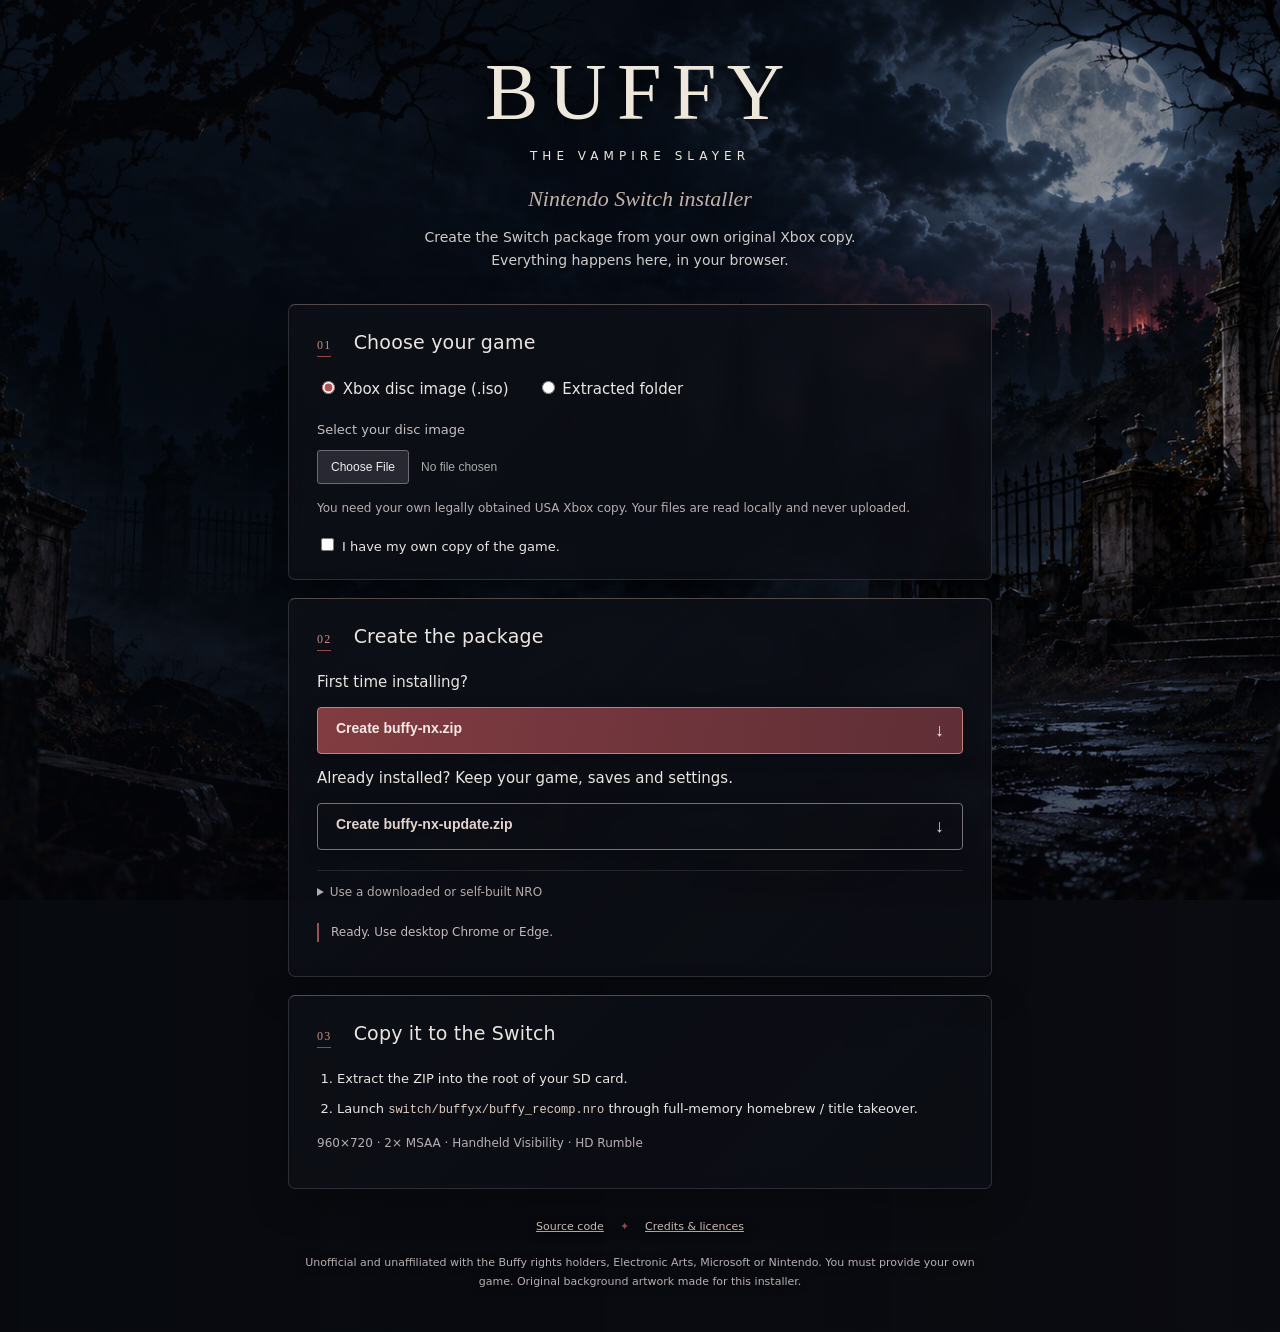
==== index.html @ aa1e7171 "Publish installer v0.1.0 Co-Authored-By: Claude Opus 5.5 (1M context) <noreply@anthropic.com>" ====
<!doctype html>
<html lang="en"><head><meta charset="utf-8"><meta name="viewport" content="width=device-width,initial-scale=1">
<meta http-equiv="Content-Security-Policy" content="default-src 'self'; connect-src 'self' https://api.github.com https://github.com https://objects.githubusercontent.com https://release-assets.githubusercontent.com; script-src 'self'; style-src 'self'; img-src 'self'; base-uri 'none'; form-action 'none'">
<title>Buffy NX Installer</title><link rel="stylesheet" href="style.css"></head>
<body><main><header><h1>BUFFY<span>THE VAMPIRE SLAYER</span></h1><p class="subtitle">Nintendo Switch installer</p><p class="intro">Create the Switch package from your own original Xbox copy.<br>Everything happens here, in your browser.</p></header>
<section><h2><span class="step">01</span> Choose your game</h2><div class="formats"><label><input type="radio" name="format" id="format-iso" checked> Xbox disc image (.iso)</label><label><input type="radio" name="format" id="format-folder"> Extracted folder</label></div>
<div id="iso-choice"><label class="filelabel" for="iso">Select your disc image<input id="iso" type="file" accept=".iso"></label></div>
<div id="folder-choice" hidden><label class="filelabel" for="folder">Select the folder containing Default.xbe<input id="folder" type="file" webkitdirectory multiple></label></div>
<p class="hint">You need your own legally obtained USA Xbox copy. Your files are read locally and never uploaded.</p><label class="check"><input id="ownership" type="checkbox">I have my own copy of the game.</label></section>
<section><h2><span class="step">02</span> Create the package</h2><p>First time installing?</p><button id="create">Create buffy-nx.zip <span>↓</span></button><p>Already installed? Keep your game, saves and settings.</p><button id="update" class="secondary">Create buffy-nx-update.zip <span>↓</span></button>
<details><summary>Use a downloaded or self-built NRO</summary><label class="filelabel" for="nro">Choose your NRO<input id="nro" type="file" accept=".nro"></label></details><p id="status" role="status" aria-live="polite">Ready. Use desktop Chrome or Edge.</p></section>
<section class="copy"><h2><span class="step">03</span> Copy it to the Switch</h2><ol><li>Extract the ZIP into the root of your SD card.</li><li>Launch <code>switch/buffyx/buffy_recomp.nro</code> through full-memory homebrew / title takeover.</li></ol><p class="hint">960×720 · 2× MSAA · Handheld Visibility · HD Rumble</p></section>
<footer><a href="https://github.com/FOTLabs/buffy-nx">Source code</a><span>✦</span><a href="LICENSES.txt">Credits &amp; licences</a><p>Unofficial and unaffiliated with the Buffy rights holders, Electronic Arts, Microsoft or Nintendo. You must provide your own game. Original background artwork made for this installer.</p></footer></main><script type="module" src="app.mjs"></script></body></html>
---- style.css ----
*{box-sizing:border-box}html{min-height:100%;background:#0b0c11}body{margin:0;color:#e9e5e1;font:15px/1.65 system-ui,sans-serif;background:linear-gradient(90deg,rgba(5,8,14,.55),rgba(5,8,14,.18)),url('assets/cemetery.png') center center/cover fixed no-repeat}body:before{content:"";position:fixed;inset:0;background:linear-gradient(0deg,rgba(4,5,10,.7),transparent 45%,rgba(4,5,10,.25));pointer-events:none;z-index:0}main{position:relative;max-width:760px;margin:auto;padding:48px 28px 30px}header{text-align:center;margin-bottom:32px;text-shadow:0 3px 24px #000}.eyebrow{font-size:10px;letter-spacing:.4em;color:#c7b8ad;margin:0 0 14px}h1{font-family:Georgia,'Times New Roman',serif;font-size:80px;letter-spacing:.13em;line-height:1.1;margin:0;color:#eee7dc;font-weight:500}h1 span{display:block;font:12px/2 system-ui,sans-serif;letter-spacing:.42em;margin:8px 0 0}.subtitle{color:#c4b1a9;font:italic 22px Georgia,serif;margin:18px 0 14px}.intro{font-size:14px;color:#d1ccca;margin:0}section{background:linear-gradient(135deg,rgba(13,15,22,.9),rgba(12,14,21,.78));border:1px solid #66606a66;border-top-color:#b9a89d66;border-radius:7px;margin:18px 0;padding:22px 28px;box-shadow:0 12px 38px #0004;backdrop-filter:blur(8px)}h2{font-size:19px;font-weight:500;margin:0 0 18px;letter-spacing:.01em}.step{font:12px Georgia,serif;letter-spacing:.1em;color:#c88d83;margin-right:16px;border-bottom:1px solid #8f4846;padding-bottom:4px}.formats{display:flex;gap:28px;flex-wrap:wrap;margin-bottom:18px}input[type=radio],input[type=checkbox]{accent-color:#ae5556}.filelabel{display:block;font-size:13px;color:#c5bfc2}input[type=file]{display:block;width:100%;margin:9px 0 15px;color:#aaa;font-size:12px}input::file-selector-button{border:1px solid #6e6972;background:#272831;color:#eee;padding:9px 13px;border-radius:3px;margin-right:12px;cursor:pointer}.hint,footer{font-size:12px;color:#b8afb3}.check{font-size:13px;display:block;margin-top:16px}.check input{margin-right:8px}section p{margin:12px 0}button{width:100%;text-align:left;border:1px solid #c28278;background:linear-gradient(100deg,#813c41,#5f2e36);color:#f5e9e5;padding:12px 18px;font-size:14px;font-weight:600;border-radius:4px;cursor:pointer;box-shadow:0 3px 16px #0003}button span{float:right;font-size:18px;font-weight:400}button:hover{filter:brightness(1.15)}button:disabled{opacity:.5;cursor:wait}.secondary{background:transparent;border-color:#777079;color:#e3d4cc}details{margin-top:20px;border-top:1px solid #ffffff18;padding-top:12px;font-size:12px;color:#b4abad}summary{cursor:pointer}details label{padding-top:12px}#status{border-left:2px solid #995253;padding-left:12px;font-size:12px;color:#c6b9ba;margin-top:20px}.copy ol{padding-left:20px;font-size:13px}.copy li{margin:9px 0}code{color:#e0cec4;font-size:12px;overflow-wrap:anywhere}footer{text-align:center;margin:28px 10px 0;font-size:11px;line-height:1.8;text-shadow:0 2px 8px #000}footer a{color:#d0bdb6}footer span{margin:0 16px;color:#8e4c50}footer p{margin-top:16px}a,input,button,summary{outline-offset:4px}a:focus-visible,input:focus-visible,button:focus-visible,summary:focus-visible{outline:2px solid #e1b9ac}[hidden]{display:none!important}@media(max-width:600px){main{padding:30px 16px 20px}h1{font-size:60px}h1 span{font-size:9px}section{padding:20px}.formats{gap:12px;font-size:13px}body{background-position:62% center}.subtitle{font-size:20px}}
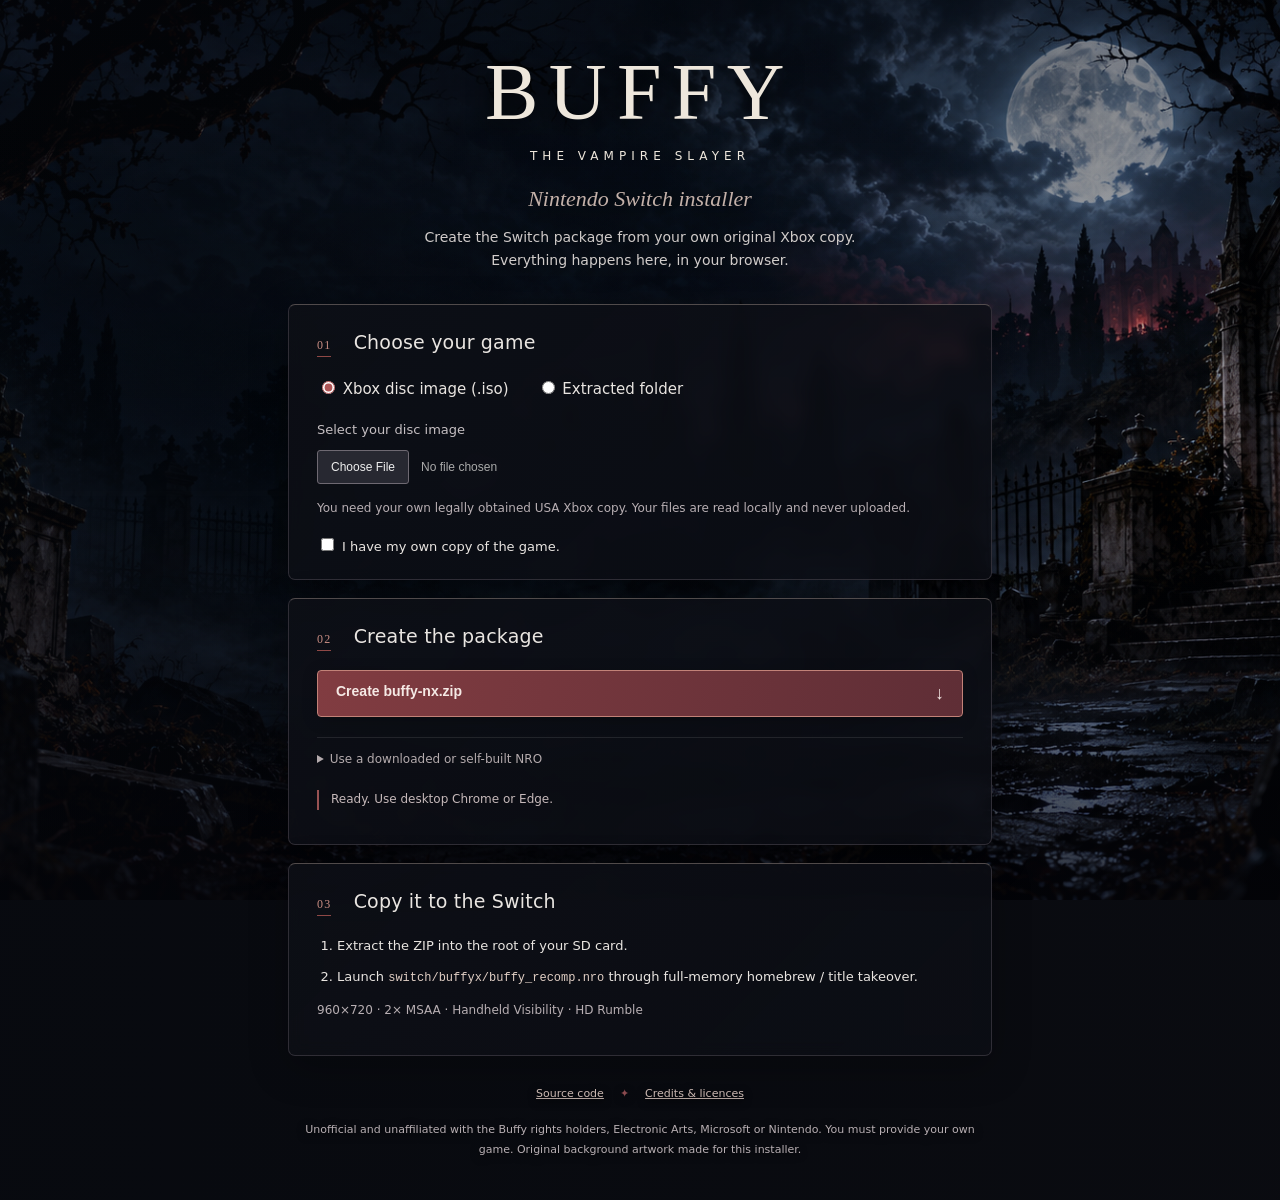
==== commit 0b2dac95: "Remove update package option Co-Authored-By: Claude Opus 5.5 (1M context) <noreply@anthropic.com>" ====
--- a/index.html
+++ b/index.html
@@ -1,13 +1,13 @@
-<!doctype html>
-<html lang="en"><head><meta charset="utf-8"><meta name="viewport" content="width=device-width,initial-scale=1">
-<meta http-equiv="Content-Security-Policy" content="default-src 'self'; connect-src 'self' https://api.github.com https://github.com https://objects.githubusercontent.com https://release-assets.githubusercontent.com; script-src 'self'; style-src 'self'; img-src 'self'; base-uri 'none'; form-action 'none'">
-<title>Buffy NX Installer</title><link rel="stylesheet" href="style.css"></head>
-<body><main><header><h1>BUFFY<span>THE VAMPIRE SLAYER</span></h1><p class="subtitle">Nintendo Switch installer</p><p class="intro">Create the Switch package from your own original Xbox copy.<br>Everything happens here, in your browser.</p></header>
-<section><h2><span class="step">01</span> Choose your game</h2><div class="formats"><label><input type="radio" name="format" id="format-iso" checked> Xbox disc image (.iso)</label><label><input type="radio" name="format" id="format-folder"> Extracted folder</label></div>
-<div id="iso-choice"><label class="filelabel" for="iso">Select your disc image<input id="iso" type="file" accept=".iso"></label></div>
-<div id="folder-choice" hidden><label class="filelabel" for="folder">Select the folder containing Default.xbe<input id="folder" type="file" webkitdirectory multiple></label></div>
-<p class="hint">You need your own legally obtained USA Xbox copy. Your files are read locally and never uploaded.</p><label class="check"><input id="ownership" type="checkbox">I have my own copy of the game.</label></section>
-<section><h2><span class="step">02</span> Create the package</h2><p>First time installing?</p><button id="create">Create buffy-nx.zip <span>↓</span></button><p>Already installed? Keep your game, saves and settings.</p><button id="update" class="secondary">Create buffy-nx-update.zip <span>↓</span></button>
-<details><summary>Use a downloaded or self-built NRO</summary><label class="filelabel" for="nro">Choose your NRO<input id="nro" type="file" accept=".nro"></label></details><p id="status" role="status" aria-live="polite">Ready. Use desktop Chrome or Edge.</p></section>
-<section class="copy"><h2><span class="step">03</span> Copy it to the Switch</h2><ol><li>Extract the ZIP into the root of your SD card.</li><li>Launch <code>switch/buffyx/buffy_recomp.nro</code> through full-memory homebrew / title takeover.</li></ol><p class="hint">960×720 · 2× MSAA · Handheld Visibility · HD Rumble</p></section>
-<footer><a href="https://github.com/FOTLabs/buffy-nx">Source code</a><span>✦</span><a href="LICENSES.txt">Credits &amp; licences</a><p>Unofficial and unaffiliated with the Buffy rights holders, Electronic Arts, Microsoft or Nintendo. You must provide your own game. Original background artwork made for this installer.</p></footer></main><script type="module" src="app.mjs"></script></body></html>
+<!doctype html>
+<html lang="en"><head><meta charset="utf-8"><meta name="viewport" content="width=device-width,initial-scale=1">
+<meta http-equiv="Content-Security-Policy" content="default-src 'self'; connect-src 'self' https://api.github.com https://github.com https://objects.githubusercontent.com https://release-assets.githubusercontent.com; script-src 'self'; style-src 'self'; img-src 'self'; base-uri 'none'; form-action 'none'">
+<title>Buffy NX Installer</title><link rel="stylesheet" href="style.css"></head>
+<body><main><header><h1>BUFFY<span>THE VAMPIRE SLAYER</span></h1><p class="subtitle">Nintendo Switch installer</p><p class="intro">Create the Switch package from your own original Xbox copy.<br>Everything happens here, in your browser.</p></header>
+<section><h2><span class="step">01</span> Choose your game</h2><div class="formats"><label><input type="radio" name="format" id="format-iso" checked> Xbox disc image (.iso)</label><label><input type="radio" name="format" id="format-folder"> Extracted folder</label></div>
+<div id="iso-choice"><label class="filelabel" for="iso">Select your disc image<input id="iso" type="file" accept=".iso"></label></div>
+<div id="folder-choice" hidden><label class="filelabel" for="folder">Select the folder containing Default.xbe<input id="folder" type="file" webkitdirectory multiple></label></div>
+<p class="hint">You need your own legally obtained USA Xbox copy. Your files are read locally and never uploaded.</p><label class="check"><input id="ownership" type="checkbox">I have my own copy of the game.</label></section>
+<section><h2><span class="step">02</span> Create the package</h2><button id="create">Create buffy-nx.zip <span>↓</span></button>
+<details><summary>Use a downloaded or self-built NRO</summary><label class="filelabel" for="nro">Choose your NRO<input id="nro" type="file" accept=".nro"></label></details><p id="status" role="status" aria-live="polite">Ready. Use desktop Chrome or Edge.</p></section>
+<section class="copy"><h2><span class="step">03</span> Copy it to the Switch</h2><ol><li>Extract the ZIP into the root of your SD card.</li><li>Launch <code>switch/buffyx/buffy_recomp.nro</code> through full-memory homebrew / title takeover.</li></ol><p class="hint">960×720 · 2× MSAA · Handheld Visibility · HD Rumble</p></section>
+<footer><a href="https://github.com/FOTLabs/buffy-nx">Source code</a><span>✦</span><a href="LICENSES.txt">Credits &amp; licences</a><p>Unofficial and unaffiliated with the Buffy rights holders, Electronic Arts, Microsoft or Nintendo. You must provide your own game. Original background artwork made for this installer.</p></footer></main><script type="module" src="app.mjs"></script></body></html>
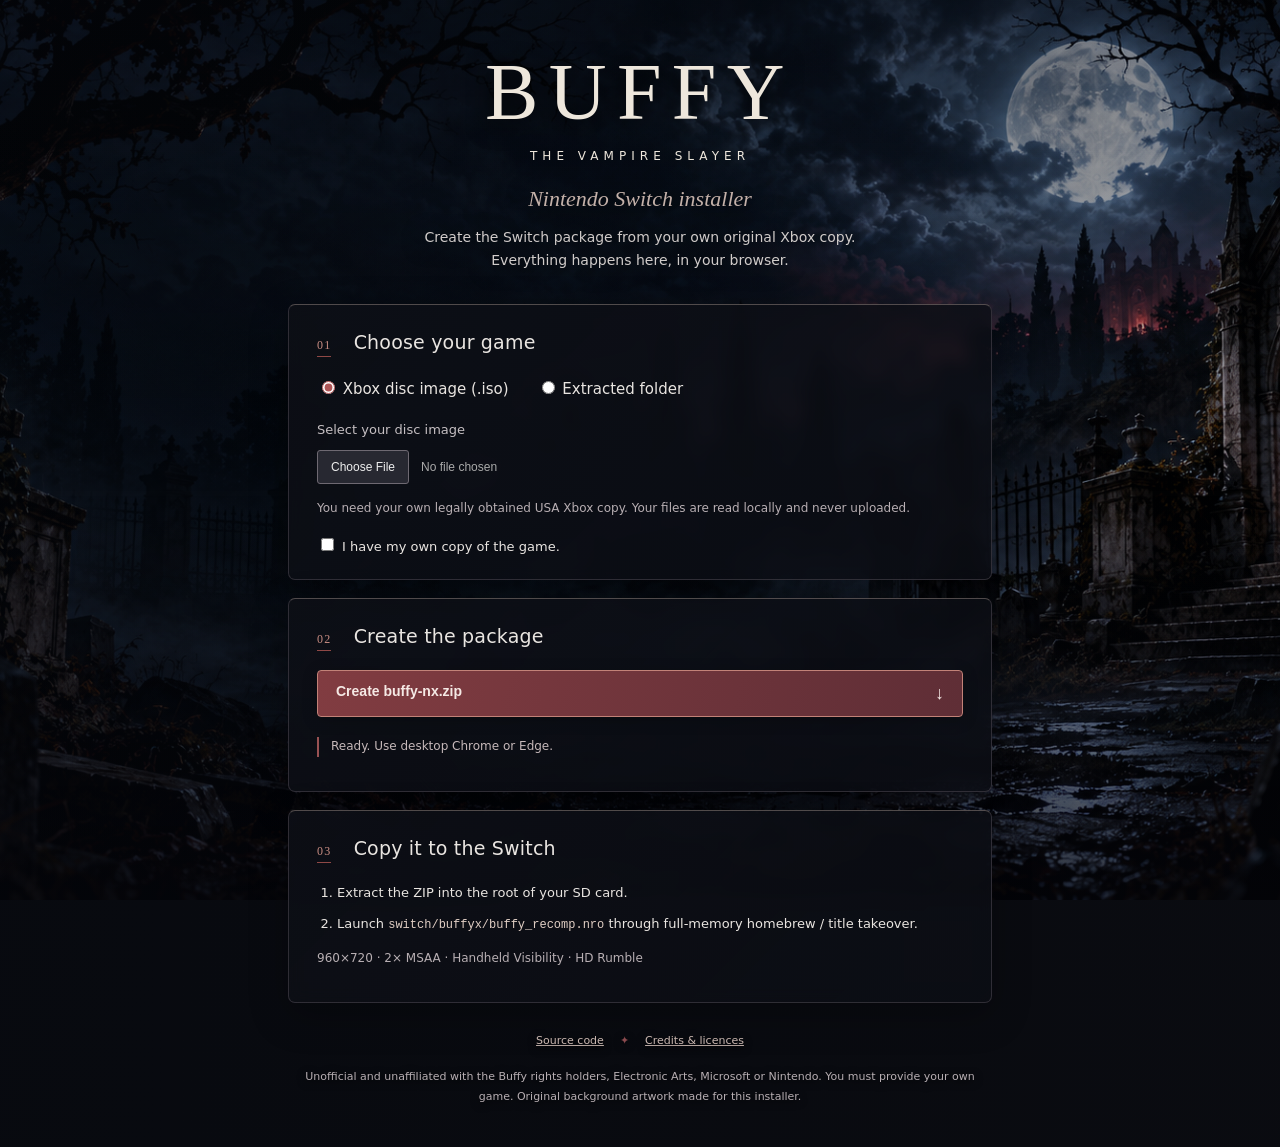
==== commit 6c72a5ca: "Remove local NRO option Co-Authored-By: Claude Opus 5.5 (1M context) <noreply@anthropic.com>" ====
--- a/index.html
+++ b/index.html
@@ -8,6 +8,6 @@
 <div id="folder-choice" hidden><label class="filelabel" for="folder">Select the folder containing Default.xbe<input id="folder" type="file" webkitdirectory multiple></label></div>
 <p class="hint">You need your own legally obtained USA Xbox copy. Your files are read locally and never uploaded.</p><label class="check"><input id="ownership" type="checkbox">I have my own copy of the game.</label></section>
 <section><h2><span class="step">02</span> Create the package</h2><button id="create">Create buffy-nx.zip <span>↓</span></button>
-<details><summary>Use a downloaded or self-built NRO</summary><label class="filelabel" for="nro">Choose your NRO<input id="nro" type="file" accept=".nro"></label></details><p id="status" role="status" aria-live="polite">Ready. Use desktop Chrome or Edge.</p></section>
+<p id="status" role="status" aria-live="polite">Ready. Use desktop Chrome or Edge.</p></section>
 <section class="copy"><h2><span class="step">03</span> Copy it to the Switch</h2><ol><li>Extract the ZIP into the root of your SD card.</li><li>Launch <code>switch/buffyx/buffy_recomp.nro</code> through full-memory homebrew / title takeover.</li></ol><p class="hint">960×720 · 2× MSAA · Handheld Visibility · HD Rumble</p></section>
 <footer><a href="https://github.com/FOTLabs/buffy-nx">Source code</a><span>✦</span><a href="LICENSES.txt">Credits &amp; licences</a><p>Unofficial and unaffiliated with the Buffy rights holders, Electronic Arts, Microsoft or Nintendo. You must provide your own game. Original background artwork made for this installer.</p></footer></main><script type="module" src="app.mjs"></script></body></html>
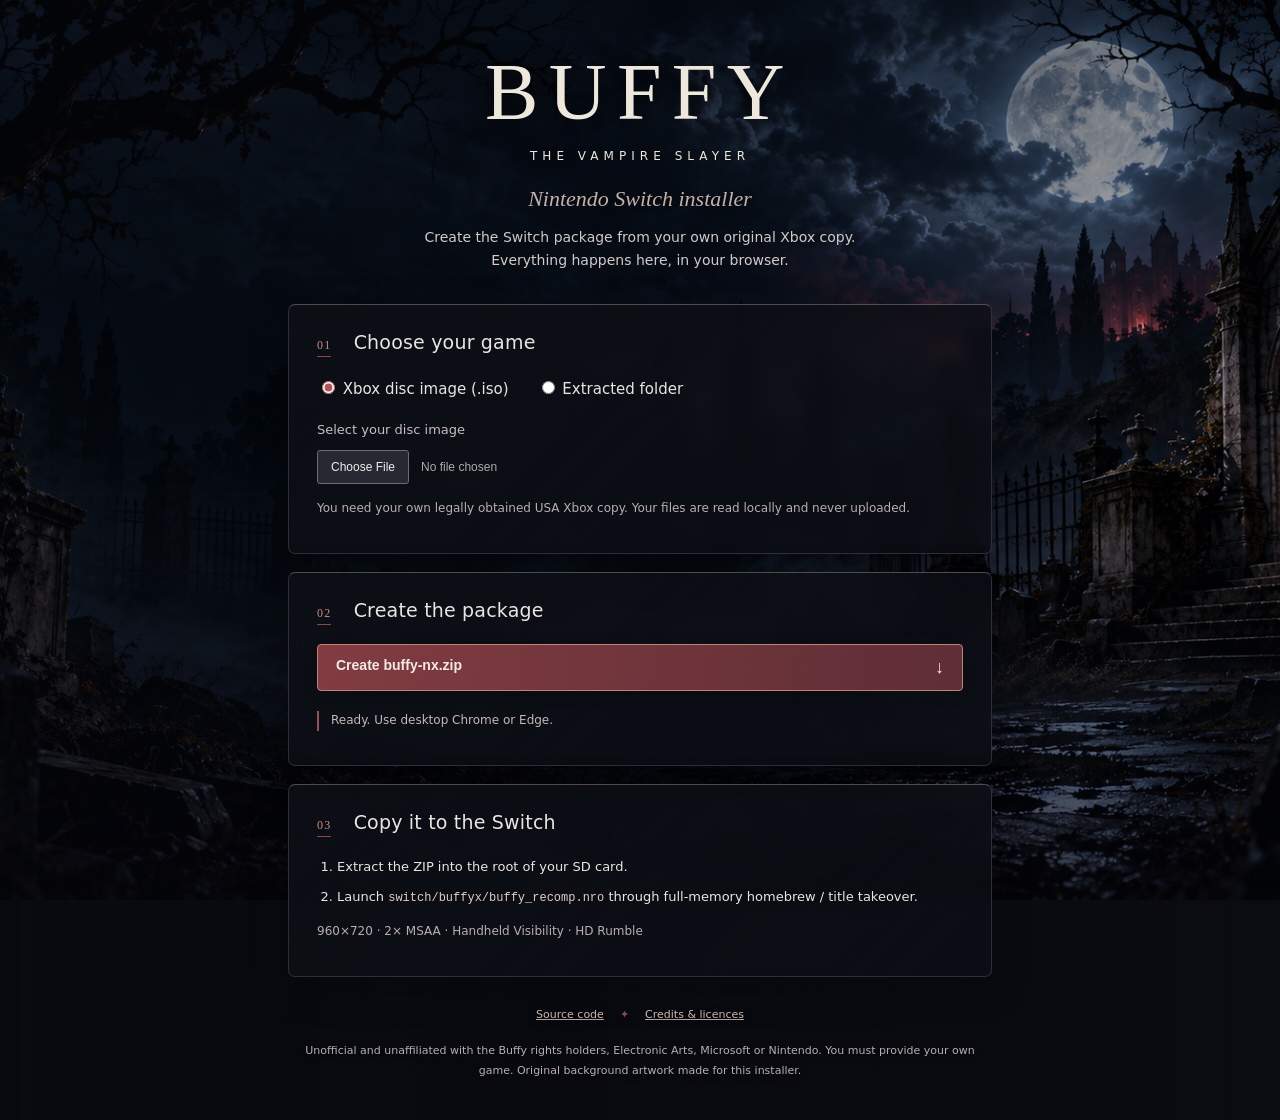
==== commit a00b896c: "Remove ownership checkbox Co-Authored-By: Claude Opus 5.5 (1M context) <noreply@anthropic.com>" ====
--- a/index.html
+++ b/index.html
@@ -1,13 +1,13 @@
-<!doctype html>
-<html lang="en"><head><meta charset="utf-8"><meta name="viewport" content="width=device-width,initial-scale=1">
-<meta http-equiv="Content-Security-Policy" content="default-src 'self'; connect-src 'self' https://api.github.com https://github.com https://objects.githubusercontent.com https://release-assets.githubusercontent.com; script-src 'self'; style-src 'self'; img-src 'self'; base-uri 'none'; form-action 'none'">
-<title>Buffy NX Installer</title><link rel="stylesheet" href="style.css"></head>
-<body><main><header><h1>BUFFY<span>THE VAMPIRE SLAYER</span></h1><p class="subtitle">Nintendo Switch installer</p><p class="intro">Create the Switch package from your own original Xbox copy.<br>Everything happens here, in your browser.</p></header>
-<section><h2><span class="step">01</span> Choose your game</h2><div class="formats"><label><input type="radio" name="format" id="format-iso" checked> Xbox disc image (.iso)</label><label><input type="radio" name="format" id="format-folder"> Extracted folder</label></div>
-<div id="iso-choice"><label class="filelabel" for="iso">Select your disc image<input id="iso" type="file" accept=".iso"></label></div>
-<div id="folder-choice" hidden><label class="filelabel" for="folder">Select the folder containing Default.xbe<input id="folder" type="file" webkitdirectory multiple></label></div>
-<p class="hint">You need your own legally obtained USA Xbox copy. Your files are read locally and never uploaded.</p><label class="check"><input id="ownership" type="checkbox">I have my own copy of the game.</label></section>
-<section><h2><span class="step">02</span> Create the package</h2><button id="create">Create buffy-nx.zip <span>↓</span></button>
-<p id="status" role="status" aria-live="polite">Ready. Use desktop Chrome or Edge.</p></section>
-<section class="copy"><h2><span class="step">03</span> Copy it to the Switch</h2><ol><li>Extract the ZIP into the root of your SD card.</li><li>Launch <code>switch/buffyx/buffy_recomp.nro</code> through full-memory homebrew / title takeover.</li></ol><p class="hint">960×720 · 2× MSAA · Handheld Visibility · HD Rumble</p></section>
-<footer><a href="https://github.com/FOTLabs/buffy-nx">Source code</a><span>✦</span><a href="LICENSES.txt">Credits &amp; licences</a><p>Unofficial and unaffiliated with the Buffy rights holders, Electronic Arts, Microsoft or Nintendo. You must provide your own game. Original background artwork made for this installer.</p></footer></main><script type="module" src="app.mjs"></script></body></html>
+<!doctype html>
+<html lang="en"><head><meta charset="utf-8"><meta name="viewport" content="width=device-width,initial-scale=1">
+<meta http-equiv="Content-Security-Policy" content="default-src 'self'; connect-src 'self' https://api.github.com https://github.com https://objects.githubusercontent.com https://release-assets.githubusercontent.com; script-src 'self'; style-src 'self'; img-src 'self'; base-uri 'none'; form-action 'none'">
+<title>Buffy NX Installer</title><link rel="stylesheet" href="style.css"></head>
+<body><main><header><h1>BUFFY<span>THE VAMPIRE SLAYER</span></h1><p class="subtitle">Nintendo Switch installer</p><p class="intro">Create the Switch package from your own original Xbox copy.<br>Everything happens here, in your browser.</p></header>
+<section><h2><span class="step">01</span> Choose your game</h2><div class="formats"><label><input type="radio" name="format" id="format-iso" checked> Xbox disc image (.iso)</label><label><input type="radio" name="format" id="format-folder"> Extracted folder</label></div>
+<div id="iso-choice"><label class="filelabel" for="iso">Select your disc image<input id="iso" type="file" accept=".iso"></label></div>
+<div id="folder-choice" hidden><label class="filelabel" for="folder">Select the folder containing Default.xbe<input id="folder" type="file" webkitdirectory multiple></label></div>
+<p class="hint">You need your own legally obtained USA Xbox copy. Your files are read locally and never uploaded.</p></section>
+<section><h2><span class="step">02</span> Create the package</h2><button id="create">Create buffy-nx.zip <span>↓</span></button>
+<p id="status" role="status" aria-live="polite">Ready. Use desktop Chrome or Edge.</p></section>
+<section class="copy"><h2><span class="step">03</span> Copy it to the Switch</h2><ol><li>Extract the ZIP into the root of your SD card.</li><li>Launch <code>switch/buffyx/buffy_recomp.nro</code> through full-memory homebrew / title takeover.</li></ol><p class="hint">960×720 · 2× MSAA · Handheld Visibility · HD Rumble</p></section>
+<footer><a href="https://github.com/FOTLabs/buffy-nx">Source code</a><span>✦</span><a href="LICENSES.txt">Credits &amp; licences</a><p>Unofficial and unaffiliated with the Buffy rights holders, Electronic Arts, Microsoft or Nintendo. You must provide your own game. Original background artwork made for this installer.</p></footer></main><script type="module" src="app.mjs"></script></body></html>
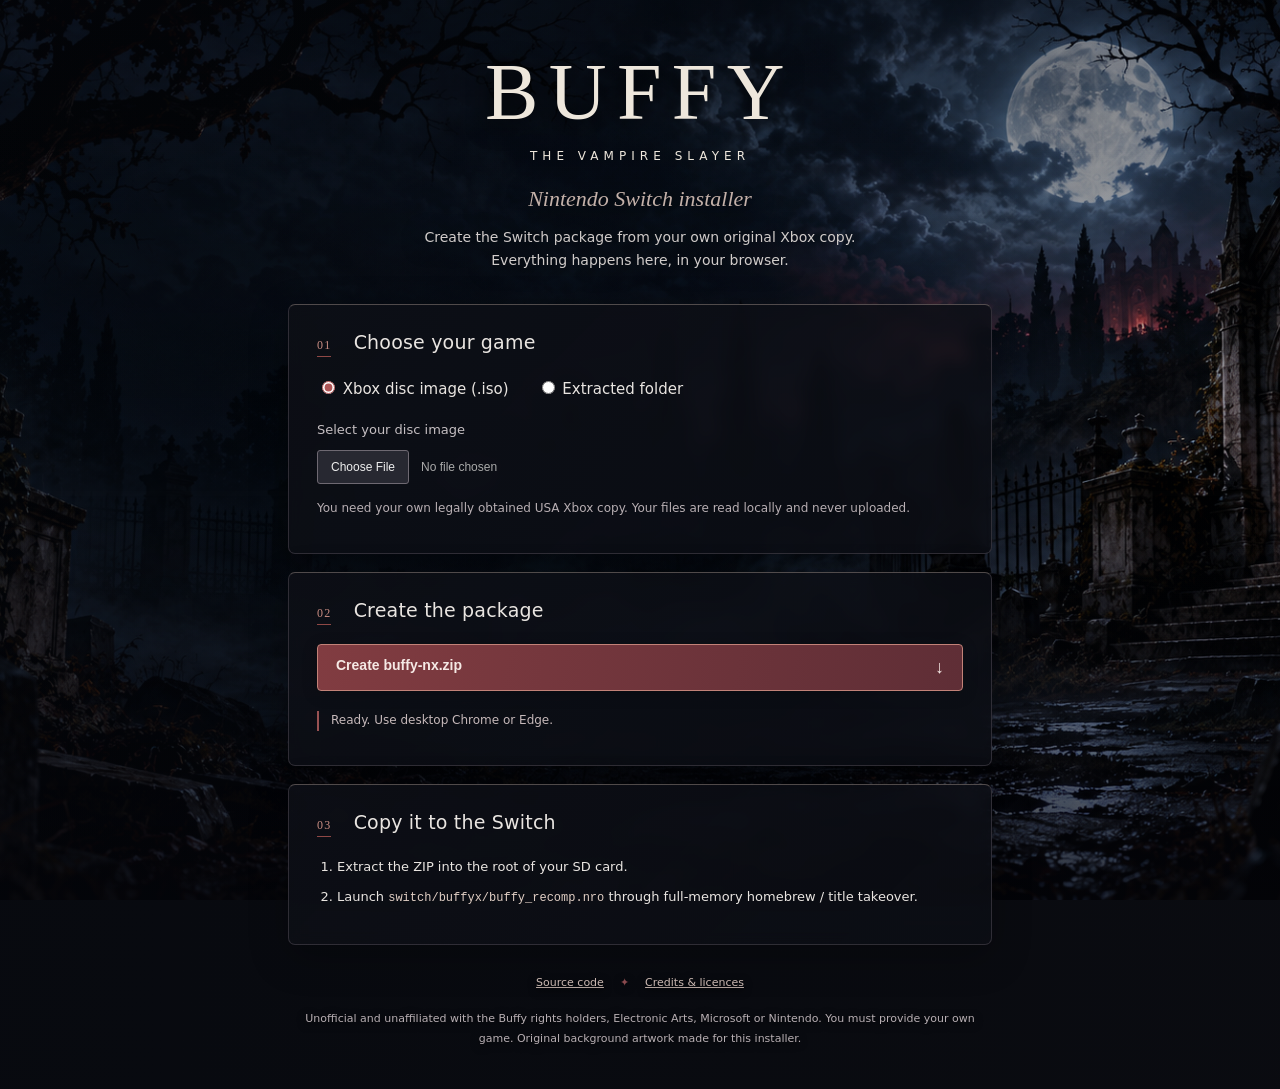
==== commit 59d7d82a: "Remove feature line Co-Authored-By: Claude Opus 5.5 (1M context) <noreply@anthropic.com>" ====
--- a/index.html
+++ b/index.html
@@ -9,5 +9,5 @@
 <p class="hint">You need your own legally obtained USA Xbox copy. Your files are read locally and never uploaded.</p></section>
 <section><h2><span class="step">02</span> Create the package</h2><button id="create">Create buffy-nx.zip <span>↓</span></button>
 <p id="status" role="status" aria-live="polite">Ready. Use desktop Chrome or Edge.</p></section>
-<section class="copy"><h2><span class="step">03</span> Copy it to the Switch</h2><ol><li>Extract the ZIP into the root of your SD card.</li><li>Launch <code>switch/buffyx/buffy_recomp.nro</code> through full-memory homebrew / title takeover.</li></ol><p class="hint">960×720 · 2× MSAA · Handheld Visibility · HD Rumble</p></section>
+<section class="copy"><h2><span class="step">03</span> Copy it to the Switch</h2><ol><li>Extract the ZIP into the root of your SD card.</li><li>Launch <code>switch/buffyx/buffy_recomp.nro</code> through full-memory homebrew / title takeover.</li></ol></section>
 <footer><a href="https://github.com/FOTLabs/buffy-nx">Source code</a><span>✦</span><a href="LICENSES.txt">Credits &amp; licences</a><p>Unofficial and unaffiliated with the Buffy rights holders, Electronic Arts, Microsoft or Nintendo. You must provide your own game. Original background artwork made for this installer.</p></footer></main><script type="module" src="app.mjs"></script></body></html>
